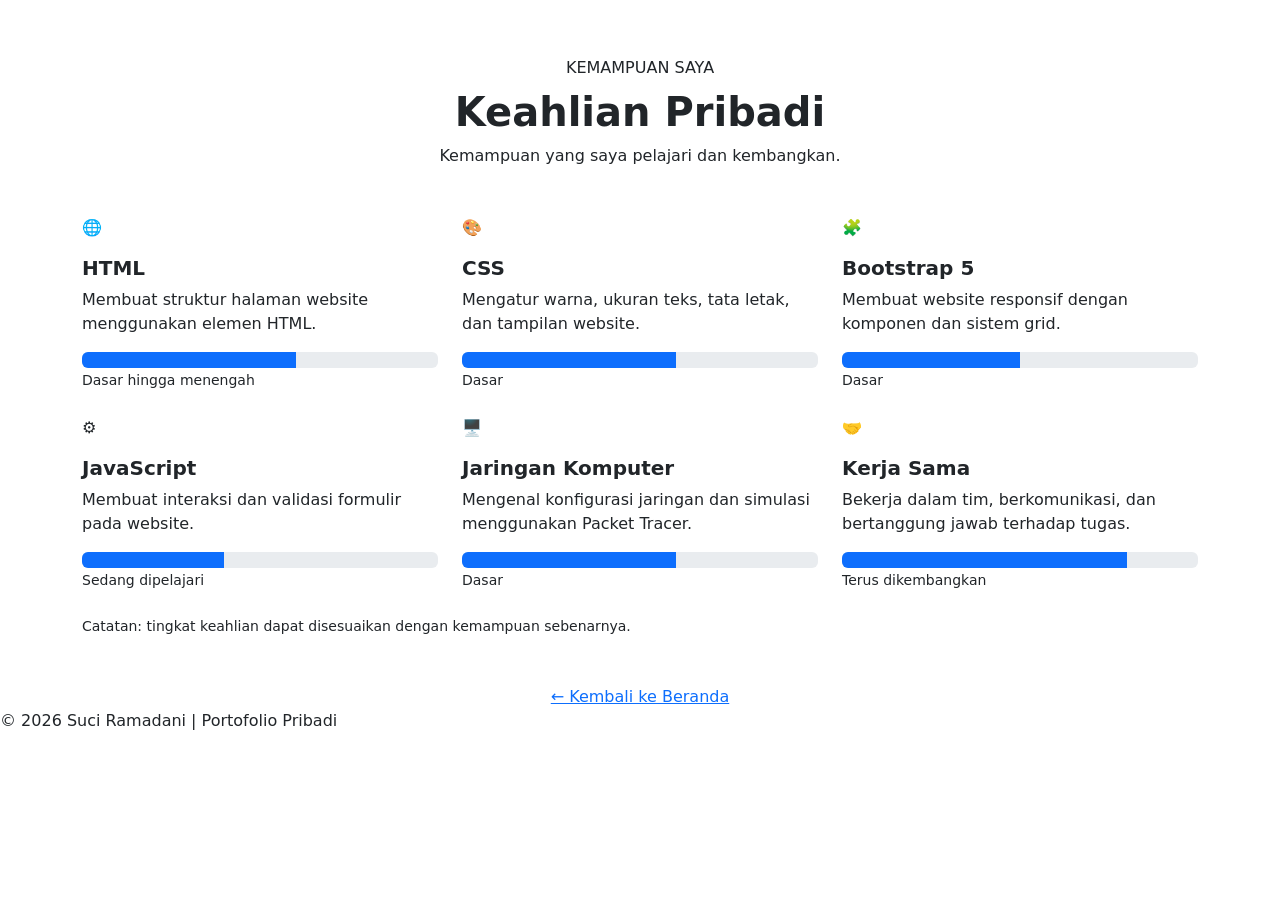
==== keahlian.html @ 81918684 "Add files via upload" ====
<!DOCTYPE html>
<html lang="id">
<head>
    <meta charset="UTF-8">
    <meta name="viewport" content="width=device-width, initial-scale=1.0">
    <title>Keahlian | Suci Ramadani</title>
    <link href="https://cdn.jsdelivr.net/npm/bootstrap@5.3.3/dist/css/bootstrap.min.css" rel="stylesheet">
    <link rel="stylesheet" href="css/style.css">
</head>
<body>

<nav class="navbar navbar-expand-lg navbar-dark nav-ungu sticky-top">
    <div class="container">
        <a class="navbar-brand fw-bold" href="index.html">Suci Ramadani</a>
        <button class="navbar-toggler" data-bs-toggle="collapse" data-bs-target="#menu">
            <span class="navbar-toggler-icon"></span>
        </button>
        <div class="collapse navbar-collapse" id="menu">
            <ul class="navbar-nav ms-auto">
                <li class="nav-item"><a class="nav-link" href="index.html">Beranda</a></li>
                <li class="nav-item"><a class="nav-link" href="profil.html">Profil</a></li>
                <li class="nav-item"><a class="nav-link" href="pendidikan.html">Pendidikan</a></li>
                <li class="nav-item"><a class="nav-link active" href="keahlian.html">Keahlian</a></li>
                <li class="nav-item"><a class="nav-link" href="kontak.html">Kontak</a></li>
                <li class="nav-item"><a class="nav-link" href="login.html">Login</a></li>
            </ul>
        </div>
    </div>
</nav>

<main class="container halaman">
    <div class="text-center mb-5">
        <span class="label-ungu">KEMAMPUAN SAYA</span>
        <h1 class="fw-bold mt-2">Keahlian <span class="teks-gradasi">Pribadi</span></h1>
        <p class="teks-redup">Kemampuan yang saya pelajari dan kembangkan.</p>
    </div>

    <div class="row g-4">
        <div class="col-md-6 col-lg-4">
            <div class="kotak kartu-keahlian">
                <div class="ikon">🌐</div>
                <h3 class="h5 fw-bold mt-3">HTML</h3>
                <p class="teks-redup">Membuat struktur halaman website menggunakan elemen HTML.</p>
                <div class="progress">
                    <div class="progress-bar" style="width:60%"></div>
                </div>
                <small class="teks-redup">Dasar hingga menengah</small>
            </div>
        </div>

        <div class="col-md-6 col-lg-4">
            <div class="kotak kartu-keahlian">
                <div class="ikon">🎨</div>
                <h3 class="h5 fw-bold mt-3">CSS</h3>
                <p class="teks-redup">Mengatur warna, ukuran teks, tata letak, dan tampilan website.</p>
                <div class="progress">
                    <div class="progress-bar" style="width:60%"></div>
                </div>
                <small class="teks-redup">Dasar</small>
            </div>
        </div>

        <div class="col-md-6 col-lg-4">
            <div class="kotak kartu-keahlian">
                <div class="ikon">🧩</div>
                <h3 class="h5 fw-bold mt-3">Bootstrap 5</h3>
                <p class="teks-redup">Membuat website responsif dengan komponen dan sistem grid.</p>
                <div class="progress">
                    <div class="progress-bar" style="width:50%"></div>
                </div>
                <small class="teks-redup">Dasar</small>
            </div>
        </div>

        <div class="col-md-6 col-lg-4">
            <div class="kotak kartu-keahlian">
                <div class="ikon">⚙️</div>
                <h3 class="h5 fw-bold mt-3">JavaScript</h3>
                <p class="teks-redup">Membuat interaksi dan validasi formulir pada website.</p>
                <div class="progress">
                    <div class="progress-bar" style="width:40%"></div>
                </div>
                <small class="teks-redup">Sedang dipelajari</small>
            </div>
        </div>

        <div class="col-md-6 col-lg-4">
            <div class="kotak kartu-keahlian">
                <div class="ikon">🖥️</div>
                <h3 class="h5 fw-bold mt-3">Jaringan Komputer</h3>
                <p class="teks-redup">Mengenal konfigurasi jaringan dan simulasi menggunakan Packet Tracer.</p>
                <div class="progress">
                    <div class="progress-bar" style="width:60%"></div>
                </div>
                <small class="teks-redup">Dasar</small>
            </div>
        </div>

        <div class="col-md-6 col-lg-4">
            <div class="kotak kartu-keahlian">
                <div class="ikon">🤝</div>
                <h3 class="h5 fw-bold mt-3">Kerja Sama</h3>
                <p class="teks-redup">Bekerja dalam tim, berkomunikasi, dan bertanggung jawab terhadap tugas.</p>
                <div class="progress">
                    <div class="progress-bar" style="width:80%"></div>
                </div>
                <small class="teks-redup">Terus dikembangkan</small>
            </div>
        </div>
    </div>

    <p class="teks-redup small mt-4">
        Catatan: tingkat keahlian dapat disesuaikan dengan kemampuan sebenarnya.
    </p>

    <div class="text-center mt-5">
        <a href="index.html" class="link-kembali">← Kembali ke Beranda</a>
    </div>
</main>

<footer class="footer">
    <p>© 2026 Suci Ramadani | Portofolio Pribadi</p>
</footer>

<script src="https://cdn.jsdelivr.net/npm/bootstrap@5.3.3/dist/js/bootstrap.bundle.min.js"></script>
<script src="javascript/script.js"></script>
</body>
</html>
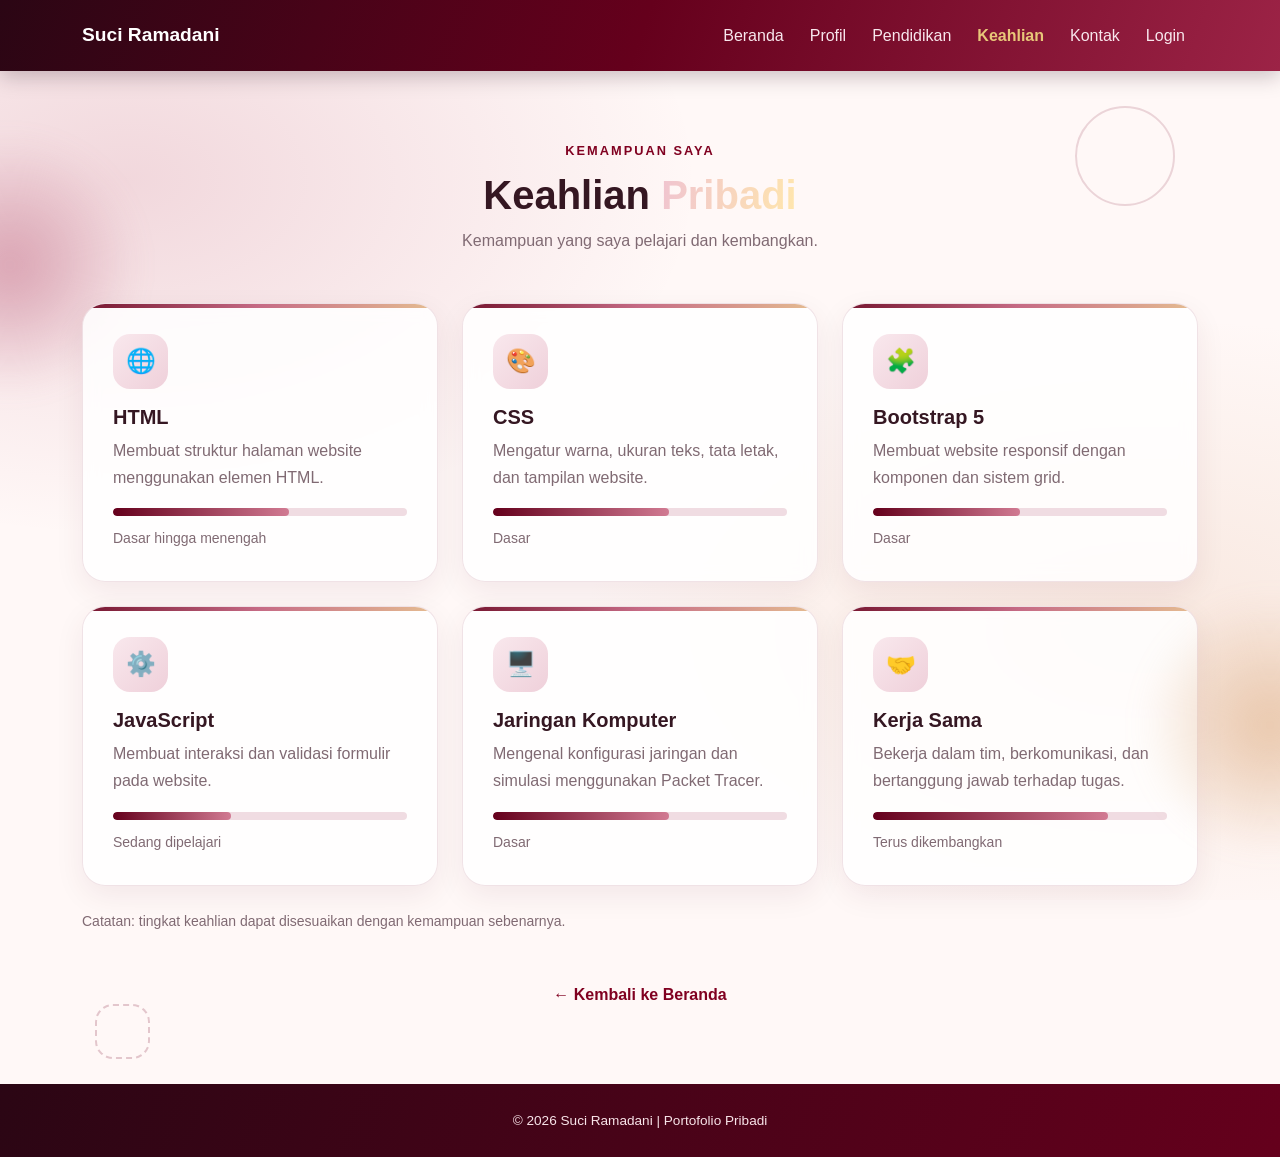
==== commit 93d3c8f5: "Add files via upload" ====
--- a/keahlian.html
+++ b/keahlian.html
@@ -5,7 +5,7 @@
     <meta name="viewport" content="width=device-width, initial-scale=1.0">
     <title>Keahlian | Suci Ramadani</title>
     <link href="https://cdn.jsdelivr.net/npm/bootstrap@5.3.3/dist/css/bootstrap.min.css" rel="stylesheet">
-    <link rel="stylesheet" href="css/style.css">
+    <link rel="stylesheet" href="style.css">
 </head>
 <body>
 
@@ -123,6 +123,6 @@
 </footer>
 
 <script src="https://cdn.jsdelivr.net/npm/bootstrap@5.3.3/dist/js/bootstrap.bundle.min.js"></script>
-<script src="javascript/script.js"></script>
+<script src="script.js"></script>
 </body>
 </html>
--- a/style.css
+++ b/style.css
@@ -0,0 +1,749 @@
+
+/* ========================================
+   1. WARNA DAN PENGATURAN DASAR
+======================================== */
+:root {
+    --ungu-tua: #2b0614;
+    --ungu: #800020;
+    --ungu-muda: #b33a5c;
+    --lavender: #f0c4d0;
+    --teks: #351722;
+    --redup: #806a73;
+    --putih: #ffffff;
+    --emas: #e8c779;
+}
+
+* {
+    box-sizing: border-box;
+}
+
+html {
+    scroll-behavior: smooth;
+}
+
+body {
+    margin: 0;
+    font-family: 'Poppins', sans-serif;
+    color: var(--teks);
+    background:
+        radial-gradient(circle at 10% 15%, rgba(179, 58, 92, 0.12), transparent 28%),
+        radial-gradient(circle at 90% 80%, rgba(232, 199, 121, 0.15), transparent 30%),
+        #fff8f5;
+    line-height: 1.7;
+    position: relative;
+    overflow-x: hidden;
+}
+
+a {
+    text-decoration: none;
+}
+
+/* ========================================
+   2. CAHAYA BACKGROUND BERGERAK
+======================================== */
+body::before,
+body::after {
+    content: "";
+    position: fixed;
+    width: 300px;
+    height: 300px;
+    border-radius: 50%;
+    filter: blur(80px);
+    opacity: 0.25;
+    pointer-events: none;
+    z-index: -1;
+}
+
+body::before {
+    top: 5%;
+    left: -100px;
+    background: #b33a5c;
+    animation: cahayaKiri 12s ease-in-out infinite alternate;
+}
+
+body::after {
+    right: -100px;
+    bottom: 5%;
+    background: #e8c779;
+    animation: cahayaKanan 15s ease-in-out infinite alternate;
+}
+
+@keyframes cahayaKiri {
+    0% {
+        transform: translate(0, 0) scale(1);
+    }
+
+    50% {
+        transform: translate(120px, 100px) scale(1.2);
+    }
+
+    100% {
+        transform: translate(40px, 200px) scale(0.9);
+    }
+}
+
+@keyframes cahayaKanan {
+    0% {
+        transform: translate(0, 0) scale(1);
+    }
+
+    50% {
+        transform: translate(-100px, -80px) scale(1.15);
+    }
+
+    100% {
+        transform: translate(-40px, -160px) scale(0.9);
+    }
+}
+
+/* ========================================
+   3. NAVIGASI
+======================================== */
+.nav-ungu {
+    background: linear-gradient(110deg, #2b0614, #65001c, #9c2346);
+    box-shadow: 0 5px 20px rgba(40, 15, 30, 0.25);
+    padding: 14px 0;
+}
+
+.navbar-brand {
+    font-size: 1.2rem;
+    color: white;
+}
+
+.navbar-brand:hover {
+    color: var(--emas);
+}
+
+.navbar .nav-link {
+    color: #f8e7ed;
+    margin: 0 5px;
+    transition: 0.3s;
+}
+
+.navbar .nav-link:hover,
+.navbar .nav-link.active {
+    color: var(--emas);
+    font-weight: 700;
+}
+
+/* ========================================
+   4. BERANDA DAN BACKGROUND UTAMA
+======================================== */
+.hero {
+    position: relative;
+    isolation: isolate;
+    overflow: hidden;
+    padding: 85px 0;
+    color: white;
+
+    background:
+        radial-gradient(circle at 80% 20%, rgba(220, 120, 150, 0.5), transparent 30%),
+        radial-gradient(circle at 10% 90%, rgba(128, 0, 32, 0.8), transparent 35%),
+        linear-gradient(125deg, #2b0614, #65001c, #a3294d);
+}
+
+/* Lingkaran dekorasi */
+.hero::before,
+.hero::after {
+    content: "";
+    position: absolute;
+    border: 2px solid rgba(255, 255, 255, 0.2);
+    border-radius: 50%;
+    pointer-events: none;
+    z-index: -1;
+}
+
+.hero::before {
+    width: 300px;
+    height: 300px;
+    right: -70px;
+    top: -70px;
+    animation: putarLingkaran 18s linear infinite;
+}
+
+.hero::after {
+    width: 190px;
+    height: 190px;
+    left: 5%;
+    bottom: -100px;
+    animation: lingkaranMelayang 7s ease-in-out infinite;
+}
+
+.hero .container {
+    position: relative;
+    z-index: 1;
+}
+
+.hero h1 {
+    line-height: 1.2;
+}
+
+.hero p {
+    color: #f8e4e9;
+}
+
+@keyframes putarLingkaran {
+    from {
+        transform: rotate(0deg) scale(1);
+    }
+
+    to {
+        transform: rotate(360deg) scale(1.08);
+    }
+}
+
+@keyframes lingkaranMelayang {
+    0%, 100% {
+        transform: translateY(0);
+    }
+
+    50% {
+        transform: translateY(-35px);
+    }
+}
+
+/* Label kecil pada beranda */
+.label-ungu {
+    display: inline-block;
+    color: var(--ungu);
+    font-size: 0.8rem;
+    font-weight: 700;
+    letter-spacing: 2px;
+}
+
+.hero .label-ungu {
+    color: #f5dce4;
+}
+
+/* Tulisan gradasi */
+.teks-gradasi {
+    background: linear-gradient(100deg, #f0c4d0, #ffe6ad);
+    -webkit-background-clip: text;
+    background-clip: text;
+    color: transparent;
+}
+
+/* ========================================
+   5. FOTO PROFIL
+======================================== */
+.foto-profil {
+    width: 240px;
+    height: 240px;
+    margin: auto;
+    display: block;
+    object-fit: cover;
+    object-position: center;
+    border-radius: 50%;
+    border: 8px solid rgba(255, 255, 255, 0.85);
+
+    background: linear-gradient(145deg, #f6dce4, #b33a5c, #65001c);
+
+    box-shadow:
+        0 0 0 8px rgba(255, 255, 255, 0.08),
+        0 0 35px rgba(232, 199, 121, 0.3),
+        0 20px 55px rgba(15, 5, 35, 0.35);
+
+    animation: melayang 3s ease-in-out infinite;
+}
+
+.foto-kecil {
+    width: 145px;
+    height: 145px;
+    font-size: initial;
+    border-width: 6px;
+}
+
+@keyframes melayang {
+    0%, 100% {
+        transform: translateY(0);
+    }
+
+    50% {
+        transform: translateY(-12px);
+    }
+}
+
+/* ========================================
+   6. TOMBOL
+======================================== */
+.btn-ungu {
+    display: inline-block;
+    padding: 12px 24px;
+    border: none;
+    border-radius: 50px;
+    color: white;
+    font-weight: 600;
+
+    background: linear-gradient(110deg, #65001c, #a3294d, #d17a92);
+    box-shadow: 0 8px 20px rgba(128, 0, 32, 0.25);
+    transition: 0.3s;
+}
+
+.btn-ungu:hover {
+    color: white;
+    transform: translateY(-3px);
+    box-shadow: 0 12px 28px rgba(128, 0, 32, 0.35);
+}
+
+.btn-outline-light {
+    border-radius: 50px;
+    transition: 0.3s;
+}
+
+.btn-outline-light:hover {
+    transform: translateY(-3px);
+}
+
+/* ========================================
+   7. KARTU BERANDA
+======================================== */
+.kartu {
+    display: block;
+    height: 100%;
+    padding: 25px;
+    border: 1px solid rgba(128, 0, 32, 0.1);
+    border-radius: 22px;
+    color: var(--teks);
+
+    background: rgba(255, 255, 255, 0.82);
+    box-shadow: 0 10px 30px rgba(69, 32, 50, 0.07);
+
+    backdrop-filter: blur(8px);
+    transition: 0.35s ease;
+}
+
+.kartu:hover {
+    color: var(--teks);
+    transform: translateY(-7px);
+    border-color: rgba(128, 0, 32, 0.25);
+    box-shadow: 0 18px 35px rgba(69, 32, 50, 0.15);
+}
+
+.kartu h5 {
+    margin-top: 18px;
+    font-weight: 700;
+    color: var(--ungu);
+}
+
+.kartu p {
+    min-height: 65px;
+    color: var(--redup);
+    font-size: 0.9rem;
+}
+
+.kartu span:last-child {
+    color: var(--ungu);
+    font-weight: 600;
+}
+
+/* Ikon kartu */
+.ikon {
+    width: 55px;
+    height: 55px;
+    display: grid;
+    place-items: center;
+    border-radius: 17px;
+    background: linear-gradient(135deg, #f9e8ed, #efd0da);
+    font-size: 1.5rem;
+}
+
+/* ========================================
+   8. HALAMAN DALAM
+======================================== */
+.halaman {
+    min-height: 75vh;
+    padding-top: 65px;
+    padding-bottom: 75px;
+}
+
+.teks-redup {
+    color: var(--redup);
+}
+
+.warna-ungu {
+    color: var(--ungu);
+}
+
+.kotak {
+    height: 100%;
+    padding: 30px;
+    border: 1px solid rgba(128, 0, 32, 0.1);
+    border-radius: 23px;
+    background: rgba(255, 255, 255, 0.85);
+    box-shadow: 0 12px 35px rgba(50, 16, 40, 0.07);
+    backdrop-filter: blur(8px);
+    transition: 0.3s ease;
+}
+
+.kotak:hover {
+    transform: translateY(-5px);
+    box-shadow: 0 18px 40px rgba(83, 0, 21, 0.12);
+}
+
+.kotak hr {
+    border-color: #ead3dc;
+}
+
+.badge-ungu {
+    display: inline-block;
+    margin: 3px;
+    padding: 7px 13px;
+    border-radius: 50px;
+    background: #f6e5e9;
+    color: #800020;
+    font-size: 0.8rem;
+    font-weight: 600;
+}
+
+.link-kembali {
+    color: var(--ungu);
+    font-weight: 600;
+}
+
+.link-kembali:hover {
+    color: #b33a5c;
+}
+
+/* ========================================
+   9. KEAHLIAN
+======================================== */
+.kartu-keahlian {
+    transition: transform 0.3s ease;
+}
+
+.kartu-keahlian:hover {
+    transform: translateY(-5px);
+}
+
+.progress {
+    height: 8px;
+    margin: 17px 0 8px;
+    border-radius: 20px;
+    background: #f0dce2;
+    overflow: hidden;
+}
+
+.progress-bar {
+    border-radius: 20px;
+    background: linear-gradient(90deg, #65001c, #d17a92);
+}
+
+/* ========================================
+   10. FORMULIR
+======================================== */
+.form-label {
+    font-weight: 600;
+    font-size: 0.9rem;
+}
+
+.form-control {
+    padding: 12px 14px;
+    border: 1px solid #e5cbd3;
+    border-radius: 12px;
+}
+
+.form-control:focus {
+    border-color: #b33a5c;
+    box-shadow: 0 0 0 0.2rem rgba(128, 0, 32, 0.15);
+}
+
+.message-success {
+    color: #15803d;
+    font-weight: 600;
+}
+
+.message-error {
+    color: #b91c1c;
+    font-weight: 600;
+}
+
+/* ========================================
+   11. HALAMAN LOGIN
+======================================== */
+.halaman-login {
+    min-height: 100vh;
+    background:
+        radial-gradient(circle at 15% 20%, #a3294d 0, transparent 30%),
+        radial-gradient(circle at 85% 85%, #d17a92 0, transparent 25%),
+        linear-gradient(130deg, #2b0614, #65001c);
+}
+
+.login-wrapper {
+    min-height: 75vh;
+    display: grid;
+    place-items: center;
+    padding: 45px 20px;
+}
+
+.login-box {
+    width: 100%;
+    max-width: 470px;
+    padding: 35px;
+    border-radius: 25px;
+    background: white;
+    box-shadow: 0 25px 70px rgba(15, 5, 20, 0.35);
+}
+
+.login-box h1 {
+    color: #65001c;
+}
+
+.login-box .ikon {
+    margin-bottom: 20px;
+}
+
+/* ========================================
+   12. FOOTER
+======================================== */
+.footer {
+    padding: 22px 15px;
+    text-align: center;
+    color: #f8e4e9;
+    background: linear-gradient(110deg, #2b0614, #65001c);
+    font-size: 0.85rem;
+}
+
+.footer p {
+    margin: 3px 0;
+}
+
+/* ========================================
+   13. RESPONSIF UNTUK HP
+======================================== */
+@media (max-width: 767px) {
+    .hero {
+        padding: 60px 0;
+        text-align: center;
+    }
+
+    .hero h1 {
+        font-size: 2.5rem;
+    }
+
+    .foto-profil {
+        width: 200px;
+        height: 200px;
+    }
+
+    .foto-kecil {
+        width: 140px;
+        height: 140px;
+    }
+
+    .halaman {
+        padding-top: 45px;
+        padding-bottom: 50px;
+    }
+
+    .kotak {
+        padding: 22px;
+    }
+
+    .login-box {
+        padding: 25px;
+    }
+
+    .hero::before {
+        width: 200px;
+        height: 200px;
+        right: -100px;
+    }
+
+    .hero::after {
+        width: 130px;
+        height: 130px;
+    }
+}
+
+/* Mengurangi animasi sesuai pengaturan aksesibilitas */
+@media (prefers-reduced-motion: reduce) {
+    *,
+    *::before,
+    *::after {
+        animation-duration: 0.01ms !important;
+        animation-iteration-count: 1 !important;
+        transition-duration: 0.01ms !important;
+        scroll-behavior: auto !important;
+    }
+}
+
+/* ===== BACKGROUND MARUN DEKORATIF ===== */
+
+body {
+    background-color: #fff8f7;
+    background-image:
+        radial-gradient(ellipse at 10% 20%, rgba(171, 47, 82, 0.16), transparent 35%),
+        radial-gradient(ellipse at 90% 70%, rgba(225, 174, 139, 0.22), transparent 35%);
+    background-attachment: fixed;
+}
+
+/* Cahaya bergerak di seluruh halaman */
+body::before,
+body::after {
+    content: "";
+    position: fixed;
+    width: 260px;
+    height: 260px;
+    border-radius: 50%;
+    pointer-events: none;
+    z-index: 0;
+    opacity: 0.5;
+    filter: blur(15px);
+}
+
+body::before {
+    top: 15%;
+    left: -120px;
+    background: radial-gradient(circle, #bd6480, transparent 70%);
+    animation: cahayaKiri 9s ease-in-out infinite alternate;
+}
+
+body::after {
+    right: -120px;
+    bottom: 5%;
+    background: radial-gradient(circle, #d7a16f, transparent 70%);
+    animation: cahayaKanan 11s ease-in-out infinite alternate;
+}
+
+/* Pastikan isi halaman tetap berada di atas background */
+main,
+section,
+footer,
+.nav-ungu,
+.hero,
+.halaman {
+    position: relative;
+}
+
+/* Hiasan lingkaran di setiap bagian halaman */
+.halaman::before,
+.hero::before {
+    content: "";
+    position: absolute;
+    top: 35px;
+    right: 35px;
+    width: 100px;
+    height: 100px;
+    border: 2px solid rgba(128, 25, 57, 0.16);
+    border-radius: 50%;
+    pointer-events: none;
+    animation: putarLingkaran 14s linear infinite;
+}
+
+/* Hiasan lingkaran putus-putus */
+.halaman::after,
+.hero::after {
+    content: "";
+    position: absolute;
+    left: 25px;
+    bottom: 25px;
+    width: 55px;
+    height: 55px;
+    border: 2px dashed rgba(128, 25, 57, 0.22);
+    border-radius: 18px;
+    pointer-events: none;
+    animation: kotakMengambang 5s ease-in-out infinite alternate;
+}
+
+/* ===== KARTU PROFIL, PENDIDIKAN, DAN LAINNYA ===== */
+
+.kartu,
+.kartu-keahlian,
+.kotak,
+.login-box {
+    position: relative;
+    overflow: hidden;
+    border: 1px solid rgba(128, 25, 57, 0.12);
+    box-shadow: 0 10px 30px rgba(89, 17, 42, 0.07);
+    transition:
+        transform 0.35s ease,
+        box-shadow 0.35s ease,
+        border-color 0.35s ease;
+}
+
+/* Garis marun di bagian atas kartu */
+.kartu::before,
+.kartu-keahlian::before,
+.kotak::before {
+    content: "";
+    position: absolute;
+    top: 0;
+    left: 0;
+    width: 100%;
+    height: 4px;
+    background: linear-gradient(90deg, #76152f, #c66b85, #e5bd91);
+}
+
+/* Efek saat kursor diarahkan ke kartu */
+.kartu:hover,
+.kartu-keahlian:hover,
+.kotak:hover {
+    transform: translateY(-8px);
+    border-color: rgba(128, 25, 57, 0.35);
+    box-shadow: 0 18px 40px rgba(89, 17, 42, 0.15);
+}
+
+/* Ikon lebih menarik */
+.ikon {
+    transition: transform 0.35s ease;
+}
+
+.kartu:hover .ikon,
+.kartu-keahlian:hover .ikon {
+    transform: rotate(-8deg) scale(1.12);
+}
+
+/* ===== ANIMASI ===== */
+
+@keyframes cahayaKiri {
+    from {
+        transform: translate(0, 0);
+    }
+    to {
+        transform: translate(120px, 90px);
+    }
+}
+
+@keyframes cahayaKanan {
+    from {
+        transform: translate(0, 0);
+    }
+    to {
+        transform: translate(-100px, -80px);
+    }
+}
+
+@keyframes putarLingkaran {
+    from {
+        transform: rotate(0deg);
+    }
+    to {
+        transform: rotate(360deg);
+    }
+}
+
+@keyframes kotakMengambang {
+    from {
+        transform: translateY(0) rotate(0deg);
+    }
+    to {
+        transform: translateY(-18px) rotate(15deg);
+    }
+}
+
+/* Tampilan di layar HP */
+@media (max-width: 768px) {
+    .halaman::before,
+    .hero::before {
+        width: 65px;
+        height: 65px;
+        right: 12px;
+    }
+
+    .halaman::after,
+    .hero::after {
+        width: 35px;
+        height: 35px;
+        left: 10px;
+    }
+}
